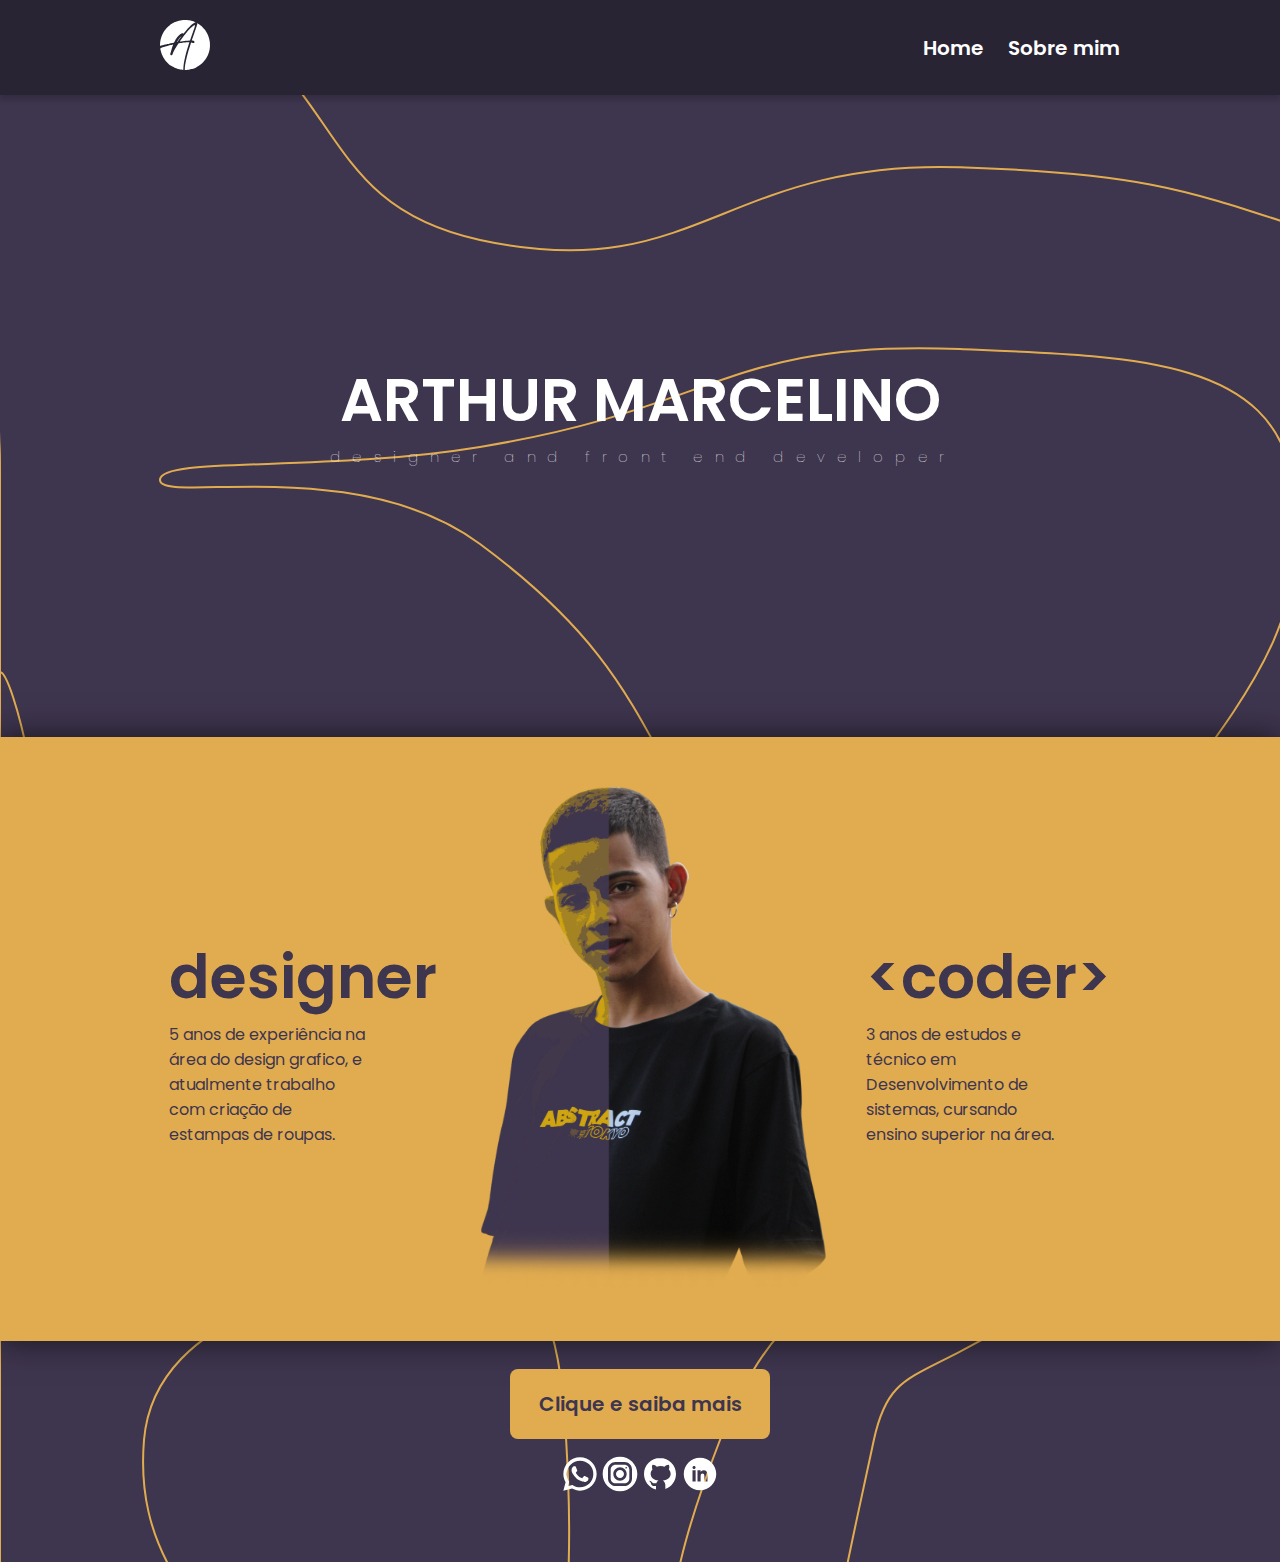
==== index.html @ 3312547a "commit" ====
<!DOCTYPE html>
<html lang="pt-br">
<head>
    <meta charset="UTF-8">
    <meta name="viewport" content="width=device-width, initial-scale=1.0">
    <title>Document</title>
    <link rel="stylesheet" href="./assets/css/index.css">
    <script src="./script.js"></script>
    <link rel="preconnect" href="https://fonts.googleapis.com">
    <link rel="preconnect" href="https://fonts.gstatic.com" crossorigin>
    <link href="https://fonts.googleapis.com/css2?family=Poppins:ital,wght@0,100;0,200;0,300;0,400;0,500;0,600;0,700;0,800;0,900;1,100;1,200;1,300;1,400;1,500;1,600;1,700;1,800;1,900&display=swap" rel="stylesheet">

</head>
<body>
    <header>
        <div class="header-itens">

            <a href="./index.html"><img src="./assets/img/logo.svg" alt="logo" class="logo"></a>

            <div class="links">
                <a href="./index.html" class="poppins-bold">Home</a>
                <a href="#about" class="poppins-bold">Sobre mim</a>
            </div>

        </div>
    </header>

    <div class="name-ph">
        <h1 class="poppins-bold">ARTHUR MARCELINO</h1>
        <h2 class="poppins-thin">designer and front end developer</H2>
    </div>

    <div class="coder-designer" id="about">

        <div class="text-left">
            <h1 class="poppins-bold">designer</h1>
            <p class="desc-designer poppins-thin">5 anos de experiência na área do design grafico, e atualmente trabalho com criação de estampas de roupas.</p>
        </div>

        <div class="image-wrapper">
            <img src="./assets/img/eu.png" alt="default" class="image">
            
        </div>

        <div class="text-right">
            <h2 class="poppins-bold">coder</h2>
            <p class="desc-designer poppins-thin">3 anos de estudos e técnico em Desenvolvimento de sistemas, cursando ensino superior na área.</p>
        </div>
        

    
        
    </div>

    <a href="./index-about.html" class="poppins-thin saiba">Clique e saiba mais</a>

    <div class="redes">
        <a href="https://wa.me/5516988765978"><img src="./assets/svg/whatsapp.svg"/></a>
        <a href="https://www.instagram.com/acmmdesign/"><img src="./assets/svg/instagram.svg"/></a>
        <a href="https://github.com/arthuracmm"><img src="./assets/svg/github.svg"/></a>
        <a href="https://www.linkedin.com/in/arthur-marcelino-b311752b8/"><img src="./assets/svg/linkedin.svg"/></a>
    </div>

        
    </div>
</body>
</html>
---- assets/css/index.css ----
*{
    margin: 0;
    padding: 0;
    scroll-behavior: smooth;
}


h3, a, p{
    cursor: default;
}

body{
    margin: 0 auto;
    /* background: linear-gradient(180deg, rgba(62,53,78,1) 78%, rgb(25, 19, 36) 100%); */
    background-image: url('../svg/background2.svg');
}

header{
    background: #292433;
    box-shadow: 0px 5px 5px #00000028;
    margin: 0 auto;
    width: 100%;
}

.header-itens{
    margin: 0 auto;
    align-items: center;
    padding: 20px;
    box-sizing: border-box;
    display: flex;
    max-width: 1000px;
    justify-content: space-between;
}

.header-itens a{
    text-decoration: none;
    color: white;
    font-size: 20px;
    text-align: center;
    transition: 200ms ease-in-out;
    cursor: pointer;
}

.header-itens a:not(:last-child){
    margin-right: 20px;
}

.header-itens a:hover{
    color: #e1ac50;
    transition: 200ms ease-in-out;
}

.poppins-bold {
    font-family: "Poppins", sans-serif;
    font-weight: 600;
    color: white;
}

.poppins-thin {
    font-family: "Poppins", sans-serif;
    font-weight: 100;
    font-style: normal;
    color: white;
  }

.logo{
    height: 50px;
    cursor: pointer;
}

h3{
    font-size: 40px;
    color: white;
}

h3{
    margin-top: -20px;
    font-size: 64px;
}

.name-ph{
    display: flex;
    flex-direction: column;
    color: white;
    width: 100% ;
    margin: 0 auto;
    align-items: center;
    box-sizing: border-box;
    padding:30px 0px 3% 0px;
    margin-bottom: 18%;
    margin-top: 18%;
}

.name-ph h1{
    font-size: 60px;
    cursor: default;
}

.name-ph h2{
    font-size: 15px;
    letter-spacing: 11.5px;
    margin-left: 5px;
}

.coder-designer{
    background: #e1ac50;
    box-shadow: 0px 0px 30px 0px rgba(0,0,0,0.62);
    width: 100%;
    display: flex;
    align-items: center;
    justify-content: center;
    margin: 0 auto;
    padding: 50px;
    box-sizing: border-box;
    overflow: hidden;
}

.coder-designer img{
    height: 500px;
}

.coder-designer h1, h2{
    color: #3e354e;
    font-size: 60px;
    transition: 200ms ease-in-out;
    cursor: default;
}

.coder-designer p {
    color: #3e354e;
    font-weight: 400;
    max-width: 200px;
}

.coder-designer h2{
    color: #3e354e;
}

.coder-designer h2::after{
    content: '>';
    color: #3e354e;
}

.coder-designer h2::before{
    content: '<';
    color: #3e354e;
}

.coder-designer h1:hover{
    transform: scale(1.1);
}

.coder-designer h2:hover{
    transform: scale(1.1);
}

.coder-designer img{
    margin-left: 40px;
    margin-right: 40px;
    transition: 200ms ease-in-out;
}

.saiba{
    display: flex;
    color: #3e354e;
    font-weight: 600;
    text-decoration: none;
    margin: 0 auto;
    justify-content: center;
    top: 400px;
    cursor: pointer;
    font-size: 20px;
    background: #e1ac50;
    width: 220px;
    margin-top: 28px;
    padding: 20px;
    border-radius: 8px;
    transition: 200ms ease-in-out;
}

.saiba:hover{
    background: #ffb83d;
    transform: scale(1.03);
    transition: 200ms ease-in-out;
}

.image:hover{
    transform: scale(1.05);
    transition: 100ms ease-in-out;
}


.redes img{
    height: 40px;
    cursor: pointer;
}

.redes{
    margin-top: 15px;
    display: flex;
    align-items: center;
    justify-content: center;
    margin-bottom: 5%;
}

.redes a {
    transition: 200ms ease-in-out;
}

.redes a:hover{
    transform: scale(1.05);
    transition: 200ms ease-in-out;
}
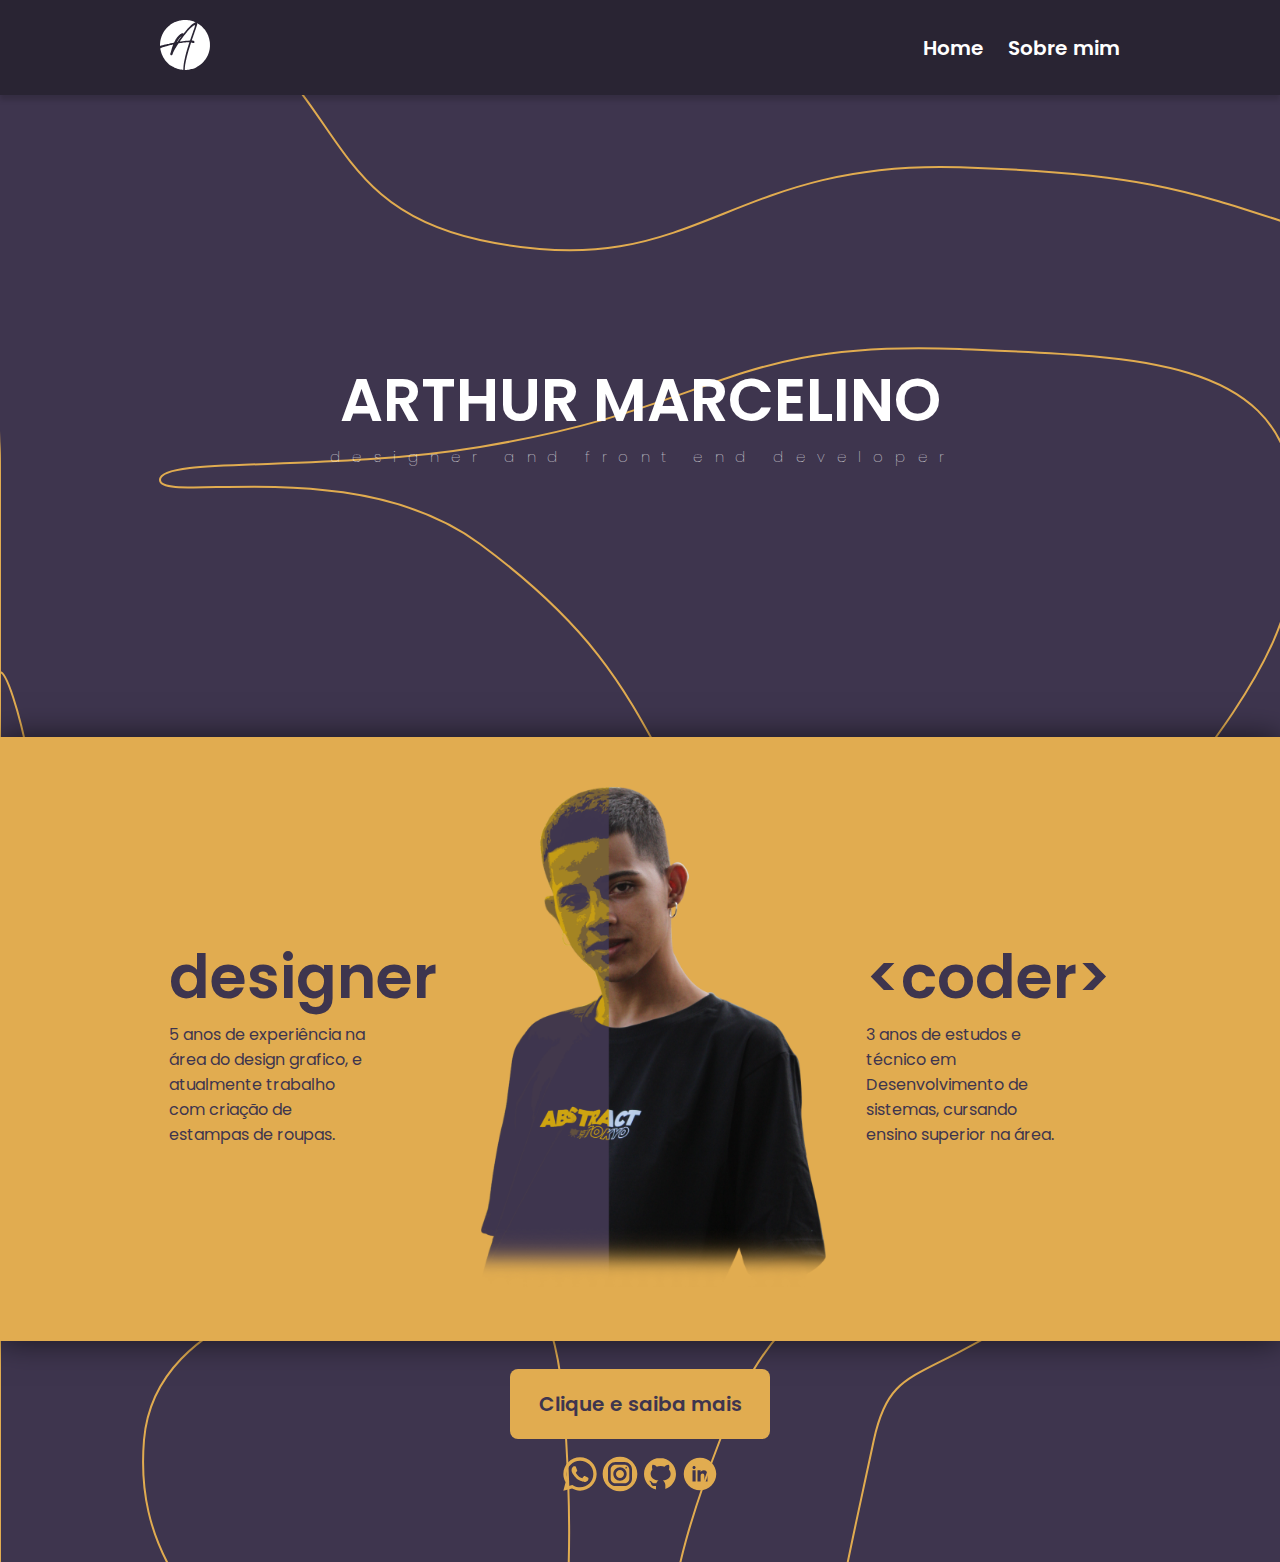
==== commit 3498cd06: "cor-logos" ====
--- a/index.html
+++ b/index.html
@@ -3,12 +3,13 @@
 <head>
     <meta charset="UTF-8">
     <meta name="viewport" content="width=device-width, initial-scale=1.0">
-    <title>Document</title>
+    <title>Acm | Portfólio</title>
     <link rel="stylesheet" href="./assets/css/index.css">
     <script src="./script.js"></script>
     <link rel="preconnect" href="https://fonts.googleapis.com">
     <link rel="preconnect" href="https://fonts.gstatic.com" crossorigin>
     <link href="https://fonts.googleapis.com/css2?family=Poppins:ital,wght@0,100;0,200;0,300;0,400;0,500;0,600;0,700;0,800;0,900;1,100;1,200;1,300;1,400;1,500;1,600;1,700;1,800;1,900&display=swap" rel="stylesheet">
+    <link rel="icon" type="image/x-icon" href="./assets/img/logo.svg">
 
 </head>
 <body>
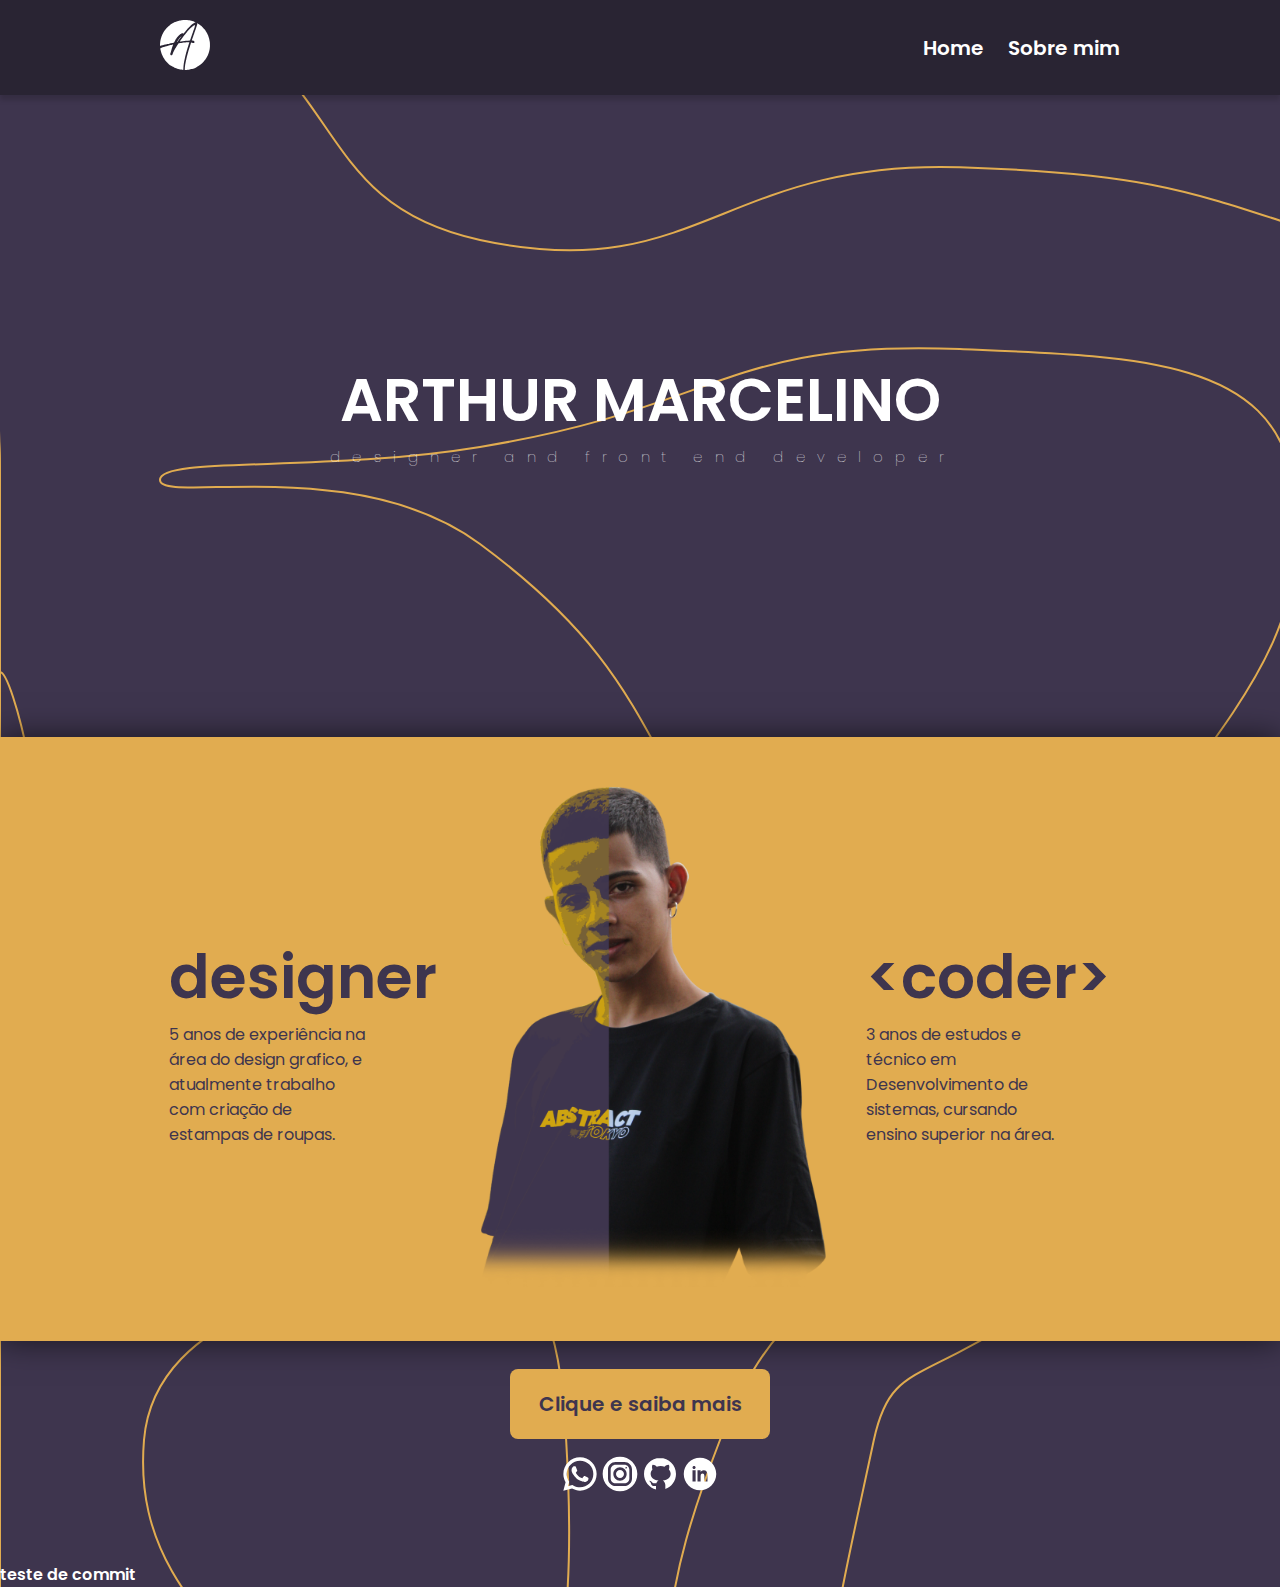
==== commit d31bc360: "teste-commit" ====
--- a/index.html
+++ b/index.html
@@ -61,8 +61,10 @@
         <a href="https://github.com/arthuracmm"><img src="./assets/svg/github.svg"/></a>
         <a href="https://www.linkedin.com/in/arthur-marcelino-b311752b8/"><img src="./assets/svg/linkedin.svg"/></a>
     </div>
-
+        <p class="poppins-bold">
+            teste de commit
+        </p>
         
     </div>
 </body>
-</html>+</html>
